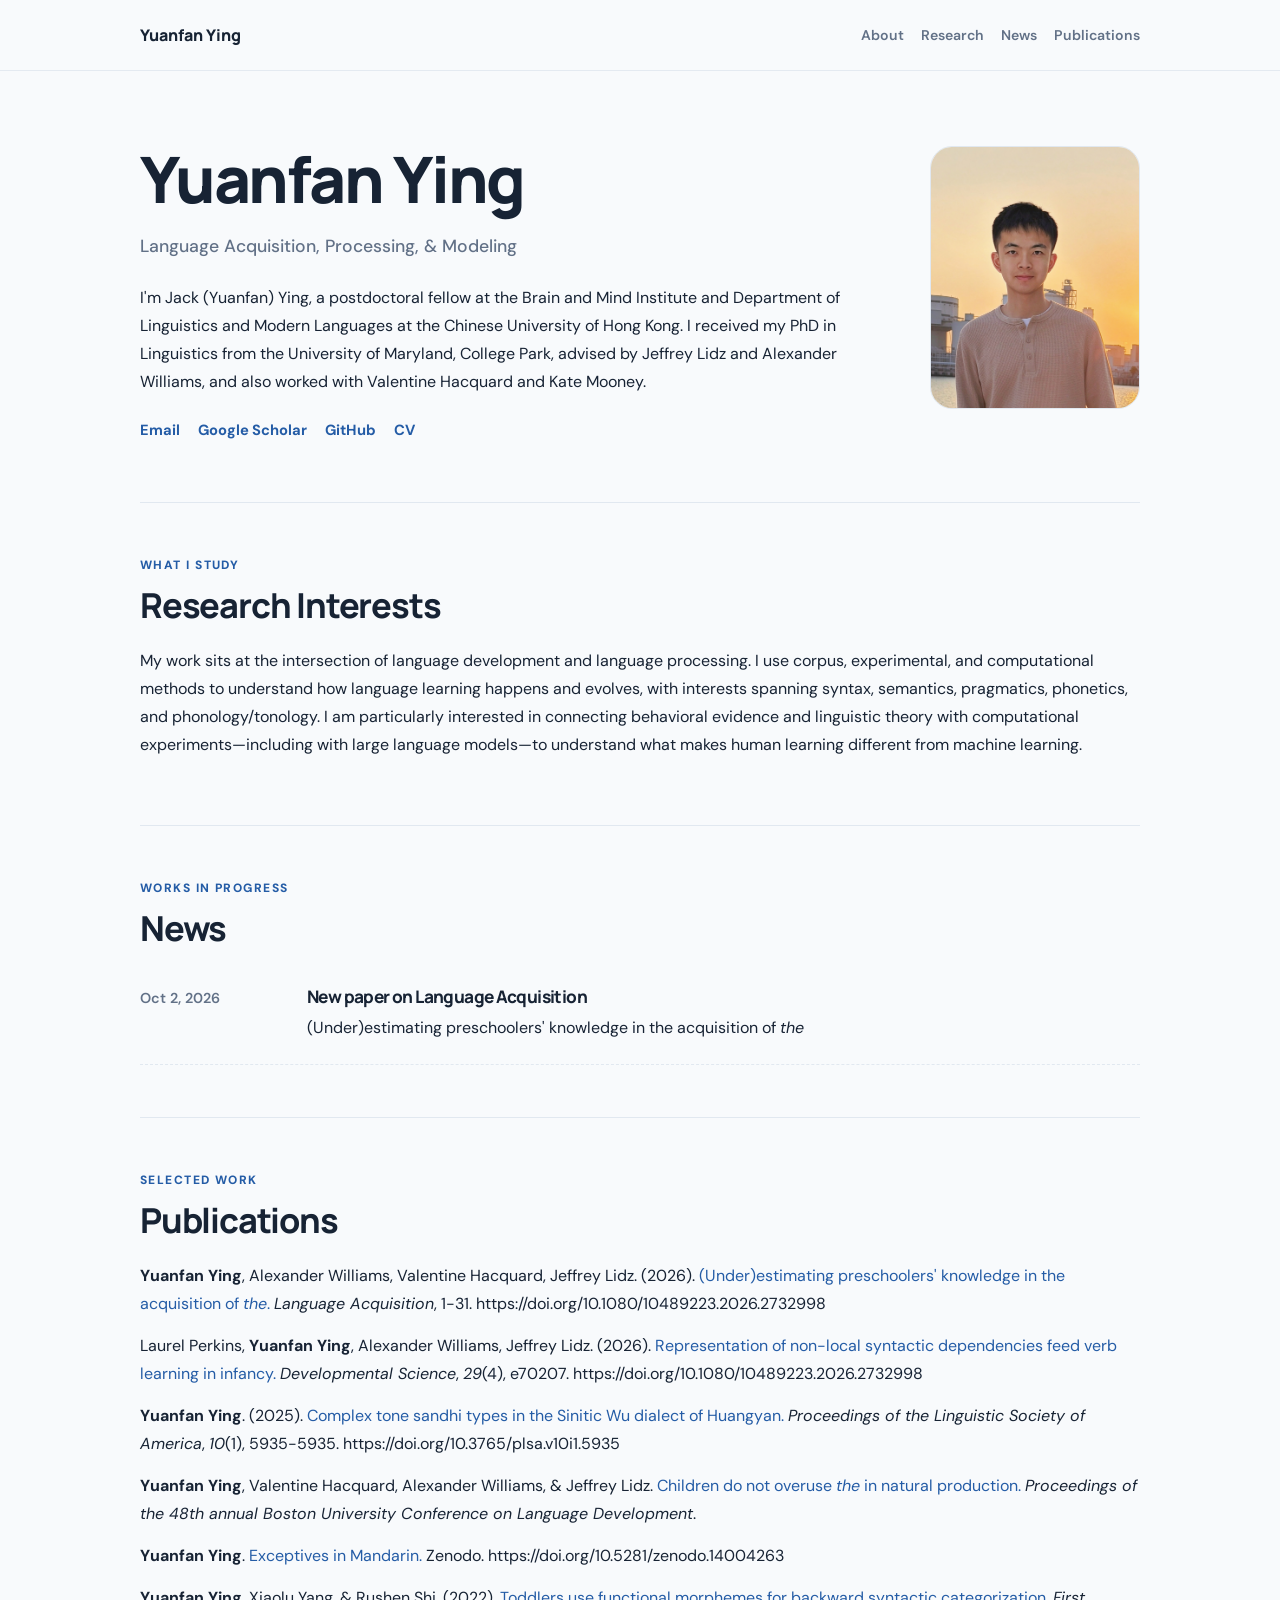
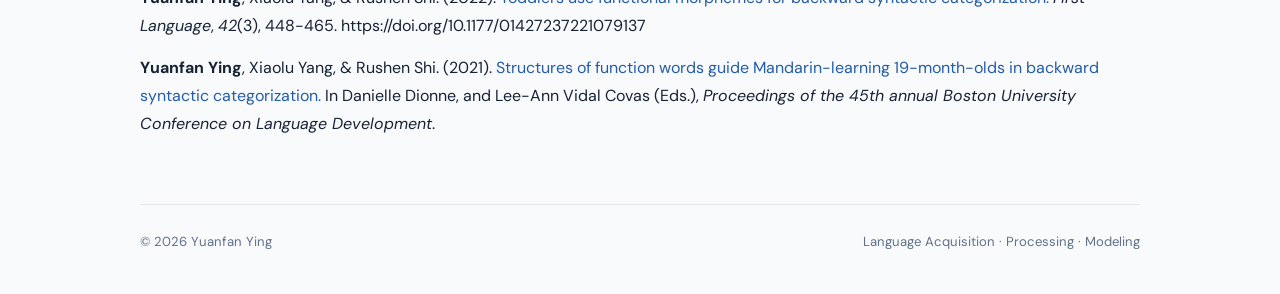
==== index.html @ bab79382 "Update index.html" ====
<!doctype html>
<html lang="en">
<head>
  <meta charset="utf-8">
  <meta name="viewport" content="width=device-width, initial-scale=1">
  <meta name="description" content="Academic homepage of Your Name — psycholinguistics, language processing, and NLP.">
  <meta name="theme-color" content="#f8fafc">
  <title>Yuanfan Ying | Language Acquisition & Processing</title>
  <link rel="stylesheet" href="style.css">
</head>
<body>
  <header class="site-header">
    <div class="container header-inner">
      <a class="site-name" href="#about">Yuanfan Ying</a>
      <nav aria-label="Main navigation">
        <a href="#about">About</a>
        <a href="#research">Research</a>
        <a href="#news">News</a>
        <a href="#publications">Publications</a>
      </nav>
    </div>
  </header>

  <main class="container">
    <section class="intro section" id="about">
      <div class="intro-copy">
        <h1>Yuanfan Ying</h1>
        <p class="subtitle">Language Acquisition, Processing, & Modeling</p>
        <p>
          I'm Jack (Yuanfan) Ying, a postdoctoral fellow at the Brain and Mind Institute and Department of 
          Linguistics and Modern Languages at the Chinese University of Hong Kong. I received my PhD in Linguistics from the University 
          of Maryland, College Park, advised by Jeffrey Lidz and Alexander Williams,
          and also worked with Valentine Hacquard and Kate Mooney.
        </p>
        <div class="links">
          <a href="mailto:yuanfanying@cuhk.edu.hk">Email</a>
          <a href="https://scholar.google.com/citations?user=hPdUY1MAAAAJ&hl=zh-TW" target="_blank" rel="noreferrer">Google Scholar</a>
          <a href="https://github.com/" target="_blank" rel="noreferrer">GitHub</a>
          <a href="https://docs.google.com/document/d/1zS4hXt163gTj2LUtkY0w4XnIH1Z5cEX6z0ZcoOyljxg/edit?usp=sharing" target="_blank" rel="noreferrer">CV</a>
        </div>
      </div>
      <figure class="profile">
        <img src="images/profile.jpg" alt="Portrait of Yuanfan Ying">
      </figure>
    </section>

  <section class="section" id="research">
      <div class="section-heading">
        <p class="eyebrow">What I study</p>
        <h2>Research Interests</h2>
      </div>
      <p>
        My work sits at the intersection of language development and language processing. 
        I use corpus, experimental, and computational methods to understand how language learning happens and evolves, with interests spanning syntax, semantics, pragmatics, phonetics, and phonology/tonology. I am particularly interested in connecting behavioral evidence and linguistic theory 
        with computational experiments—including with large language models—to understand what makes human learning different from machine learning.
      </p>
    </section>
    
    <section class="section" id="news">
      <div class="section-heading">
        <p class="eyebrow">Works in progress</p>
        <h2>News</h2>
      </div>
      <article class="note-item">
        <div class="note-date">Oct 2, 2026</div>
        <div>
          <h3><a href="#">New paper on Language Acquisition</a></h3>
          <p>(Under)estimating preschoolers' knowledge in the acquisition of <i>the</i></p>
        </div>
      </article>
    </section>

    <section class="section" id="publications">
      <div class="section-heading">
        <p class="eyebrow">Selected work</p>
        <h2>Publications</h2>
      </div>
        <p><strong>Yuanfan Ying</strong>, Alexander Williams, Valentine Hacquard, Jeffrey Lidz. (2026). 
          <a href="https://doi.org/10.1080/10489223.2026.2732998">(Under)estimating preschoolers' knowledge in the acquisition of <i>the</i>.</a>
          <i>Language Acquisition</i>, 1-31. https://doi.org/10.1080/10489223.2026.2732998</p>
        <p>Laurel Perkins, <strong>Yuanfan Ying</strong>, Alexander Williams, Jeffrey Lidz. (2026). 
          <a href="https://doi.org/10.1111/desc.70207">Representation of non-local syntactic dependencies feed verb learning in infancy.</a>
          <i>Developmental Science</i>, <i>29</i>(4), e70207. https://doi.org/10.1080/10489223.2026.2732998</p>
        <p><strong>Yuanfan Ying</strong>. (2025). 
          <a href="https://doi.org/10.3765/plsa.v10i1.5935">Complex tone sandhi types in the Sinitic Wu dialect of Huangyan.</a> 
          <i>Proceedings of the Linguistic Society of America</i>, <i>10</i>(1), 5935-5935. https://doi.org/10.3765/plsa.v10i1.5935</p>
      <p><strong>Yuanfan Ying</strong>, Valentine Hacquard, Alexander Williams, & Jeffrey Lidz.
          <a href="https://doi.org/10.3765/plsa.v10i1.5935">Children do not overuse <i>the</i> in natural production.</a> 
          <i>Proceedings of the 48th annual Boston University Conference on Language Development</i>.</p>
      <p><strong>Yuanfan Ying</strong>. <a href="https://doi.org/10.5281/zenodo.14004263">Exceptives in Mandarin.</a> Zenodo. https://doi.org/10.5281/zenodo.14004263</p>
      <p><strong>Yuanfan Ying</strong>, Xiaolu Yang, & Rushen Shi. (2022). <a href="https://doi.org/10.1177/01427237221079137">Toddlers use functional morphemes for backward syntactic categorization.</a> <i>First Language</i>, <i>42</i>(3), 448-465. https://doi.org/10.1177/01427237221079137 </p>
      <p><strong>Yuanfan Ying</strong>, Xiaolu Yang, & Rushen Shi. (2021). <a href="https://www.lingref.com/bucld/45/BUCLD45-60.pdf">Structures of function words guide Mandarin-learning 19-month-olds in backward syntactic categorization.</a> 
        In Danielle Dionne, and Lee-Ann Vidal Covas (Eds.), <i>Proceedings of the 45th annual Boston University Conference on Language Development</i>.</p>
    </section>

    <footer class="footer">
      <p>© <span id="year">2026</span> Yuanfan Ying</p>
      <p>Language Acquisition · Processing · Modeling</p>
    </footer>
  </main>
</body>
</html>
---- style.css ----
@import url('https://fonts.googleapis.com/css2?family=DM+Sans:wght@400;500;600;700&family=Manrope:wght@400;500;600;700;800&display=swap');

:root {
  --page: #f8fafc;
  --surface: #ffffff;
  --text: #172334;
  --muted: #627187;
  --accent: #245ca6;
  --accent-dark: #173f78;
  --accent-soft: #eaf1fb;
  --border: #e1e8f0;
  --max-width: 1000px;
  --radius: 16px;
}

* { box-sizing: border-box; }
html { scroll-behavior: smooth; scroll-padding-top: 92px; }
body {
  margin: 0;
  background: var(--page);
  color: var(--text);
  font-family: "DM Sans", -apple-system, BlinkMacSystemFont, "Segoe UI", sans-serif;
  font-size: 16px;
  line-height: 1.75;
  -webkit-font-smoothing: antialiased;
}
a { color: var(--accent); text-decoration: none; }
a:hover { color: var(--accent-dark); text-decoration: underline; }
p { margin: 0 0 14px; }
h1, h2, h3 { font-family: "Manrope", "DM Sans", sans-serif; line-height: 1.25; letter-spacing: -0.035em; }
h1 { margin: 0; font-size: clamp(2.6rem, 6vw, 4rem); font-weight: 800; }
h2 { margin: 0; font-size: clamp(1.7rem, 3vw, 2.15rem); font-weight: 750; }
h3 { margin: 0 0 7px; font-size: 1.08rem; font-weight: 750; }
.container { width: min(var(--max-width), calc(100% - 44px)); margin-inline: auto; }

.site-header {
  position: sticky; top: 0; z-index: 20;
  background: rgb(248 250 252 / 92%);
  border-bottom: 1px solid rgb(225 232 240 / 85%);
  backdrop-filter: blur(14px);
}
.header-inner { min-height: 70px; display: flex; align-items: center; justify-content: space-between; gap: 24px; }
.site-name { color: var(--text); font-family: "Manrope", sans-serif; font-weight: 800; white-space: nowrap; }
.site-name:hover { color: var(--accent); text-decoration: none; }
nav { display: flex; flex-wrap: wrap; align-items: center; justify-content: flex-end; gap: 5px 17px; }
nav a { color: var(--muted); font-size: .88rem; font-weight: 600; }
nav a:hover { color: var(--accent); text-decoration: none; }

.section { padding: 52px 0; border-bottom: 1px solid var(--border); }
.intro { display: grid; grid-template-columns: minmax(0, 1fr) 210px; gap: 54px; align-items: start; padding-top: 68px; padding-bottom: 58px; }
.eyebrow { margin: 0 0 10px; color: var(--accent); font-size: .75rem; font-weight: 800; letter-spacing: .12em; text-transform: uppercase; }
.subtitle { margin: 12px 0 22px; color: var(--muted); font-size: 1.1rem; font-weight: 500; }
.intro-copy > p:not(.eyebrow):not(.subtitle) { max-width: 68ch; }
.links { display: flex; flex-wrap: wrap; gap: 9px 18px; margin-top: 22px; }
.links a { font-size: .92rem; font-weight: 700; }
.profile { margin: 7px 0 0; }
.profile img { display: block; width: 100%; aspect-ratio: 4 / 5; object-fit: cover; border: 1px solid var(--border); border-radius: 22px; background: #edf2f8; }
.profile figcaption { margin-top: 9px; color: var(--muted); text-align: center; font-size: .76rem; }

.section-heading { margin-bottom: 21px; }
.section-heading .eyebrow { margin-bottom: 7px; }
.section-lead { max-width: 72ch; color: var(--muted); }
.interest-grid { display: grid; grid-template-columns: repeat(3, minmax(0, 1fr)); gap: 14px; margin: 26px 0 14px; }
.interest-card { padding: 20px; border: 1px solid var(--border); border-radius: var(--radius); background: var(--surface); box-shadow: 0 5px 20px rgb(23 35 52 / 3%); }
.card-number { display: inline-block; margin-bottom: 13px; color: var(--accent); font-size: .75rem; font-weight: 800; letter-spacing: .1em; }
.interest-card p { margin: 0; color: var(--muted); font-size: .93rem; }
.small { font-size: .82rem; }
.muted { color: var(--muted); }

.publication { display: grid; grid-template-columns: 68px minmax(0, 1fr); gap: 18px; padding: 23px 0; border-bottom: 1px dashed var(--border); }
.publication:last-of-type { border-bottom: 0; }
.pub-year { padding-top: 2px; color: var(--accent); font-size: .88rem; font-weight: 800; }
.pub-body h3 { margin-bottom: 6px; }
.pub-body p { margin-bottom: 8px; }
.authors { color: var(--muted); font-size: .91rem; }
.item-links { display: flex; flex-wrap: wrap; gap: 8px 16px; margin-top: 10px; font-size: .87rem; font-weight: 700; }

.project { display: grid; grid-template-columns: 42px minmax(0, 1fr); gap: 17px; padding: 21px 0; border-bottom: 1px dashed var(--border); }
.project:last-child { border-bottom: 0; }
.project-icon { display: grid; place-items: center; width: 40px; height: 40px; border-radius: 12px; background: var(--accent-soft); color: var(--accent); font-size: 1.2rem; font-weight: 800; }
.project p { max-width: 75ch; }

.timeline-item, .teaching-item, .note-item { display: grid; grid-template-columns: 145px minmax(0, 1fr); gap: 22px; padding: 16px 0; }
.timeline-date, .teaching-date, .note-date { color: var(--muted); font-size: .9rem; font-weight: 600; }
.timeline-item p, .teaching-item p, .note-item p { margin-bottom: 6px; }
.note-item { border-bottom: 1px dashed var(--border); }
.note-item h3 a { color: var(--text); }
.note-item h3 a:hover { color: var(--accent); }

.cv-section { display: grid; grid-template-columns: minmax(0, 1fr) auto; gap: 12px 24px; align-items: center; }
.cv-section > div p:last-child { max-width: 65ch; }
.button-link { display: inline-flex; align-items: center; gap: 10px; padding: 10px 16px; border: 1px solid var(--accent); border-radius: 10px; background: var(--accent); color: white; font-size: .9rem; font-weight: 700; white-space: nowrap; }
.button-link:hover { background: var(--accent-dark); color: white; text-decoration: none; }
.cv-note { grid-column: 1 / -1; margin: 0; }
code { padding: 2px 5px; border-radius: 5px; background: #edf2f8; font-size: .9em; }

.footer { display: flex; justify-content: space-between; gap: 20px; padding: 26px 0 40px; color: var(--muted); font-size: .82rem; }
.footer p { margin: 0; }

@media (max-width: 760px) {
  .container { width: min(var(--max-width), calc(100% - 30px)); }
  .header-inner { align-items: flex-start; flex-direction: column; gap: 7px; padding: 13px 0 12px; }
  nav { justify-content: flex-start; gap: 7px 14px; }
  nav a { font-size: .84rem; }
  .intro { grid-template-columns: 1fr; gap: 24px; padding-top: 42px; }
  .profile { grid-row: 1; width: 145px; }
  .profile img { aspect-ratio: 1; border-radius: 18px; }
  .section { padding: 38px 0; }
  .interest-grid { grid-template-columns: 1fr; }
  .interest-card { padding: 17px; }
  .cv-section { grid-template-columns: 1fr; }
  .cv-note { grid-column: auto; }
  .footer { flex-direction: column; gap: 4px; }
}
@media (max-width: 480px) {
  .publication { grid-template-columns: 1fr; gap: 2px; }
  .timeline-item, .teaching-item, .note-item { grid-template-columns: 1fr; gap: 2px; }
  .project { grid-template-columns: 34px minmax(0, 1fr); gap: 12px; }
  .project-icon { width: 34px; height: 34px; }
}
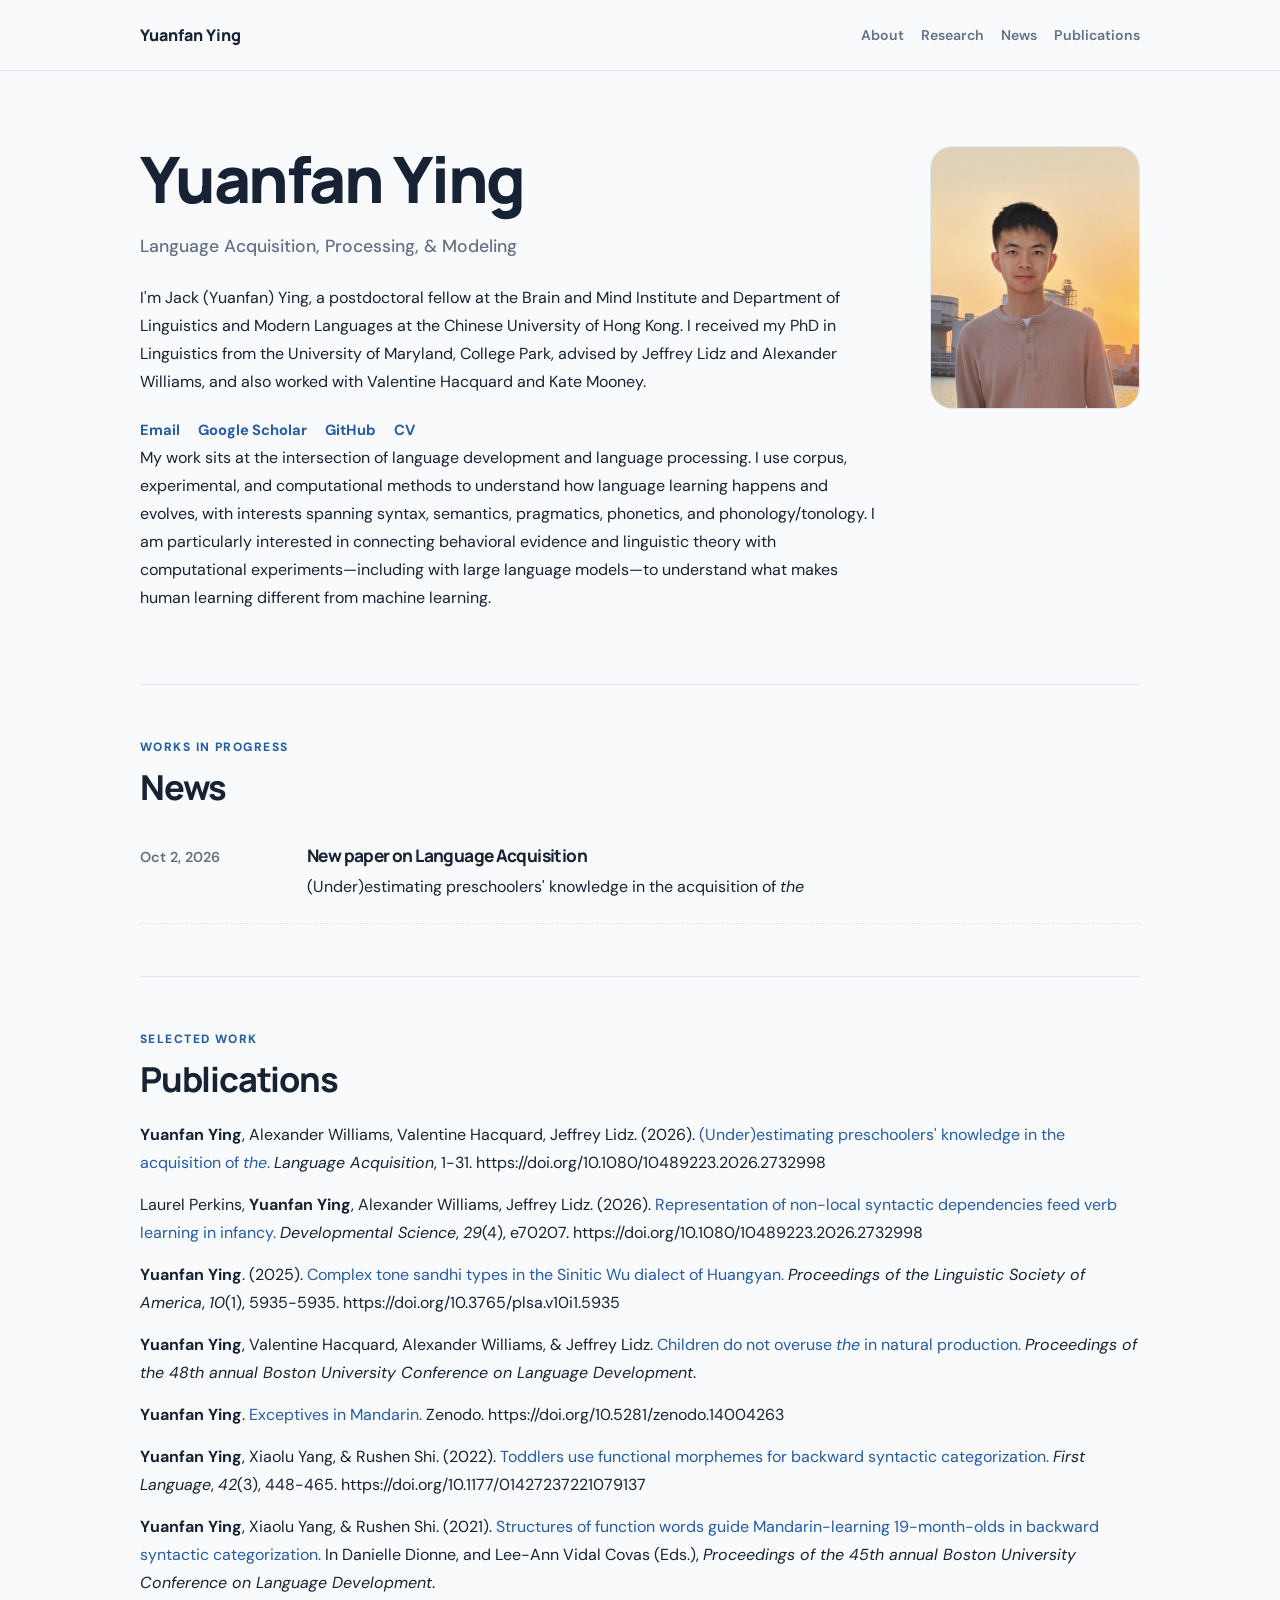
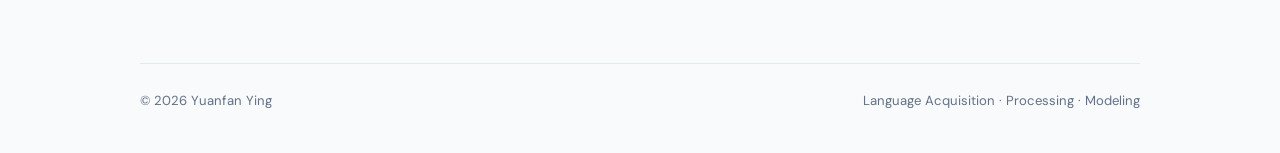
==== commit 04176a5e: "Fix Research link and clean up HTML structure Updated Research link and removed redundant section." ====
--- a/index.html
+++ b/index.html
@@ -14,7 +14,7 @@
       <a class="site-name" href="#about">Yuanfan Ying</a>
       <nav aria-label="Main navigation">
         <a href="#about">About</a>
-        <a href="#research">Research</a>
+        <a href="research.html">Research</a>
         <a href="#news">News</a>
         <a href="#publications">Publications</a>
       </nav>
@@ -38,22 +38,15 @@
           <a href="https://github.com/" target="_blank" rel="noreferrer">GitHub</a>
           <a href="https://docs.google.com/document/d/1zS4hXt163gTj2LUtkY0w4XnIH1Z5cEX6z0ZcoOyljxg/edit?usp=sharing" target="_blank" rel="noreferrer">CV</a>
         </div>
+        <p>
+        My work sits at the intersection of language development and language processing. 
+        I use corpus, experimental, and computational methods to understand how language learning happens and evolves, with interests spanning syntax, semantics, pragmatics, phonetics, and phonology/tonology. I am particularly interested in connecting behavioral evidence and linguistic theory 
+        with computational experiments—including with large language models—to understand what makes human learning different from machine learning.
+      </p>
       </div>
       <figure class="profile">
         <img src="images/profile.jpg" alt="Portrait of Yuanfan Ying">
       </figure>
-    </section>
-
-  <section class="section" id="research">
-      <div class="section-heading">
-        <p class="eyebrow">What I study</p>
-        <h2>Research Interests</h2>
-      </div>
-      <p>
-        My work sits at the intersection of language development and language processing. 
-        I use corpus, experimental, and computational methods to understand how language learning happens and evolves, with interests spanning syntax, semantics, pragmatics, phonetics, and phonology/tonology. I am particularly interested in connecting behavioral evidence and linguistic theory 
-        with computational experiments—including with large language models—to understand what makes human learning different from machine learning.
-      </p>
     </section>
     
     <section class="section" id="news">
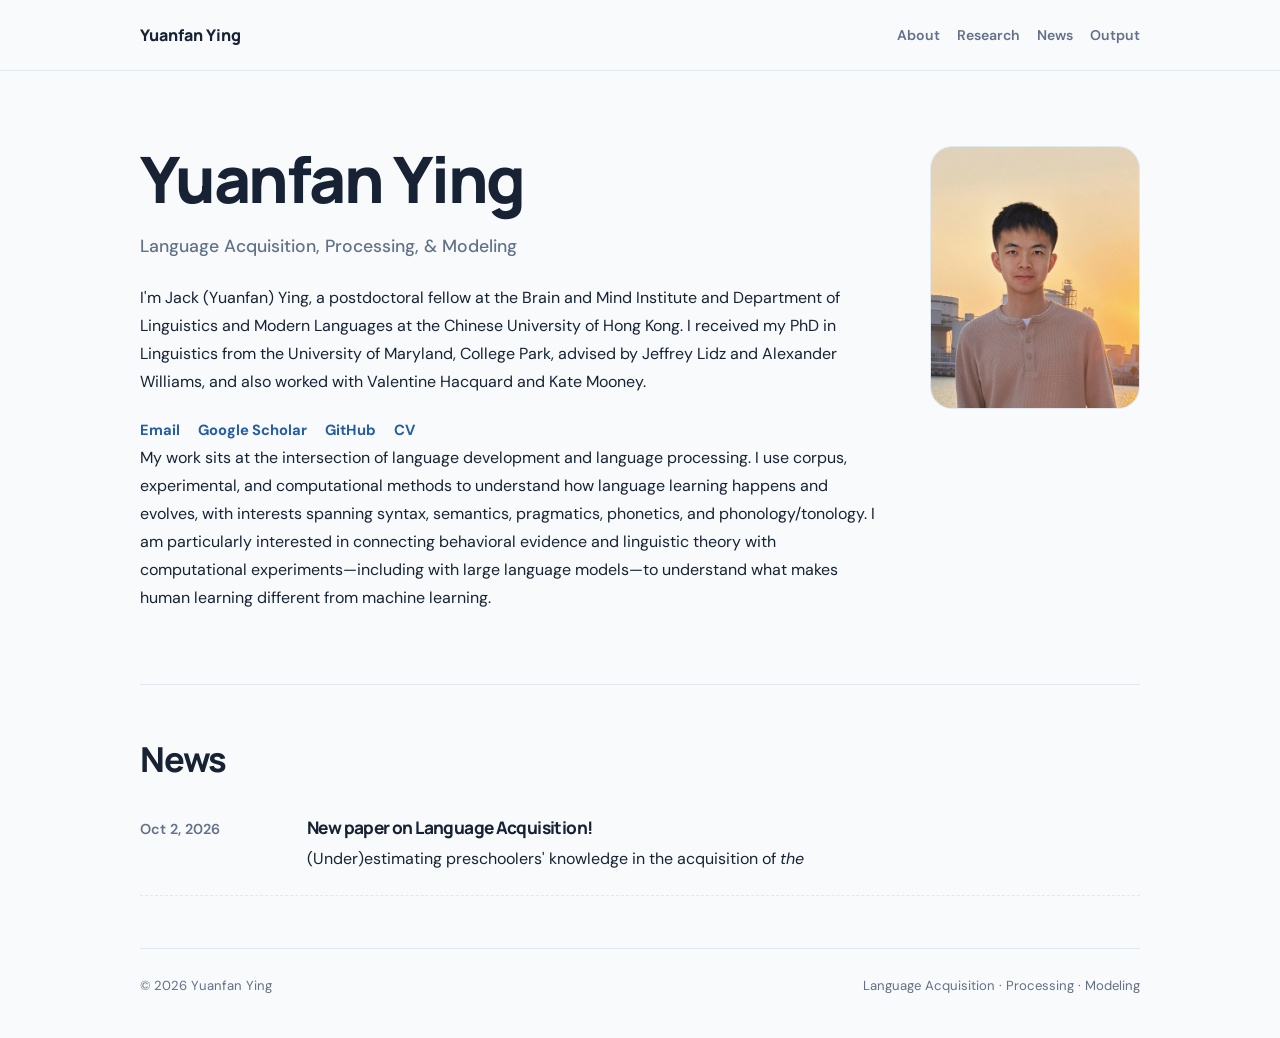
==== commit 47d3a8e7: "Update index.html" ====
--- a/index.html
+++ b/index.html
@@ -16,7 +16,7 @@
         <a href="#about">About</a>
         <a href="research.html">Research</a>
         <a href="#news">News</a>
-        <a href="#publications">Publications</a>
+        <a href="output.html">Output</a>
       </nav>
     </div>
   </header>
@@ -35,14 +35,18 @@
         <div class="links">
           <a href="mailto:yuanfanying@cuhk.edu.hk">Email</a>
           <a href="https://scholar.google.com/citations?user=hPdUY1MAAAAJ&hl=zh-TW" target="_blank" rel="noreferrer">Google Scholar</a>
-          <a href="https://github.com/" target="_blank" rel="noreferrer">GitHub</a>
+          <a href="https://github.com/jackyingyf" target="_blank" rel="noreferrer">GitHub</a>
           <a href="https://docs.google.com/document/d/1zS4hXt163gTj2LUtkY0w4XnIH1Z5cEX6z0ZcoOyljxg/edit?usp=sharing" target="_blank" rel="noreferrer">CV</a>
         </div>
+        
+        <div>
         <p>
         My work sits at the intersection of language development and language processing. 
         I use corpus, experimental, and computational methods to understand how language learning happens and evolves, with interests spanning syntax, semantics, pragmatics, phonetics, and phonology/tonology. I am particularly interested in connecting behavioral evidence and linguistic theory 
         with computational experiments—including with large language models—to understand what makes human learning different from machine learning.
       </p>
+        </div>
+        
       </div>
       <figure class="profile">
         <img src="images/profile.jpg" alt="Portrait of Yuanfan Ying">
@@ -51,39 +55,15 @@
     
     <section class="section" id="news">
       <div class="section-heading">
-        <p class="eyebrow">Works in progress</p>
         <h2>News</h2>
       </div>
       <article class="note-item">
         <div class="note-date">Oct 2, 2026</div>
         <div>
-          <h3><a href="#">New paper on Language Acquisition</a></h3>
+          <h3><a href="https://doi.org/10.1080/10489223.2026.2732998">New paper on Language Acquisition!</a></h3>
           <p>(Under)estimating preschoolers' knowledge in the acquisition of <i>the</i></p>
         </div>
       </article>
-    </section>
-
-    <section class="section" id="publications">
-      <div class="section-heading">
-        <p class="eyebrow">Selected work</p>
-        <h2>Publications</h2>
-      </div>
-        <p><strong>Yuanfan Ying</strong>, Alexander Williams, Valentine Hacquard, Jeffrey Lidz. (2026). 
-          <a href="https://doi.org/10.1080/10489223.2026.2732998">(Under)estimating preschoolers' knowledge in the acquisition of <i>the</i>.</a>
-          <i>Language Acquisition</i>, 1-31. https://doi.org/10.1080/10489223.2026.2732998</p>
-        <p>Laurel Perkins, <strong>Yuanfan Ying</strong>, Alexander Williams, Jeffrey Lidz. (2026). 
-          <a href="https://doi.org/10.1111/desc.70207">Representation of non-local syntactic dependencies feed verb learning in infancy.</a>
-          <i>Developmental Science</i>, <i>29</i>(4), e70207. https://doi.org/10.1080/10489223.2026.2732998</p>
-        <p><strong>Yuanfan Ying</strong>. (2025). 
-          <a href="https://doi.org/10.3765/plsa.v10i1.5935">Complex tone sandhi types in the Sinitic Wu dialect of Huangyan.</a> 
-          <i>Proceedings of the Linguistic Society of America</i>, <i>10</i>(1), 5935-5935. https://doi.org/10.3765/plsa.v10i1.5935</p>
-      <p><strong>Yuanfan Ying</strong>, Valentine Hacquard, Alexander Williams, & Jeffrey Lidz.
-          <a href="https://doi.org/10.3765/plsa.v10i1.5935">Children do not overuse <i>the</i> in natural production.</a> 
-          <i>Proceedings of the 48th annual Boston University Conference on Language Development</i>.</p>
-      <p><strong>Yuanfan Ying</strong>. <a href="https://doi.org/10.5281/zenodo.14004263">Exceptives in Mandarin.</a> Zenodo. https://doi.org/10.5281/zenodo.14004263</p>
-      <p><strong>Yuanfan Ying</strong>, Xiaolu Yang, & Rushen Shi. (2022). <a href="https://doi.org/10.1177/01427237221079137">Toddlers use functional morphemes for backward syntactic categorization.</a> <i>First Language</i>, <i>42</i>(3), 448-465. https://doi.org/10.1177/01427237221079137 </p>
-      <p><strong>Yuanfan Ying</strong>, Xiaolu Yang, & Rushen Shi. (2021). <a href="https://www.lingref.com/bucld/45/BUCLD45-60.pdf">Structures of function words guide Mandarin-learning 19-month-olds in backward syntactic categorization.</a> 
-        In Danielle Dionne, and Lee-Ann Vidal Covas (Eds.), <i>Proceedings of the 45th annual Boston University Conference on Language Development</i>.</p>
     </section>
 
     <footer class="footer">
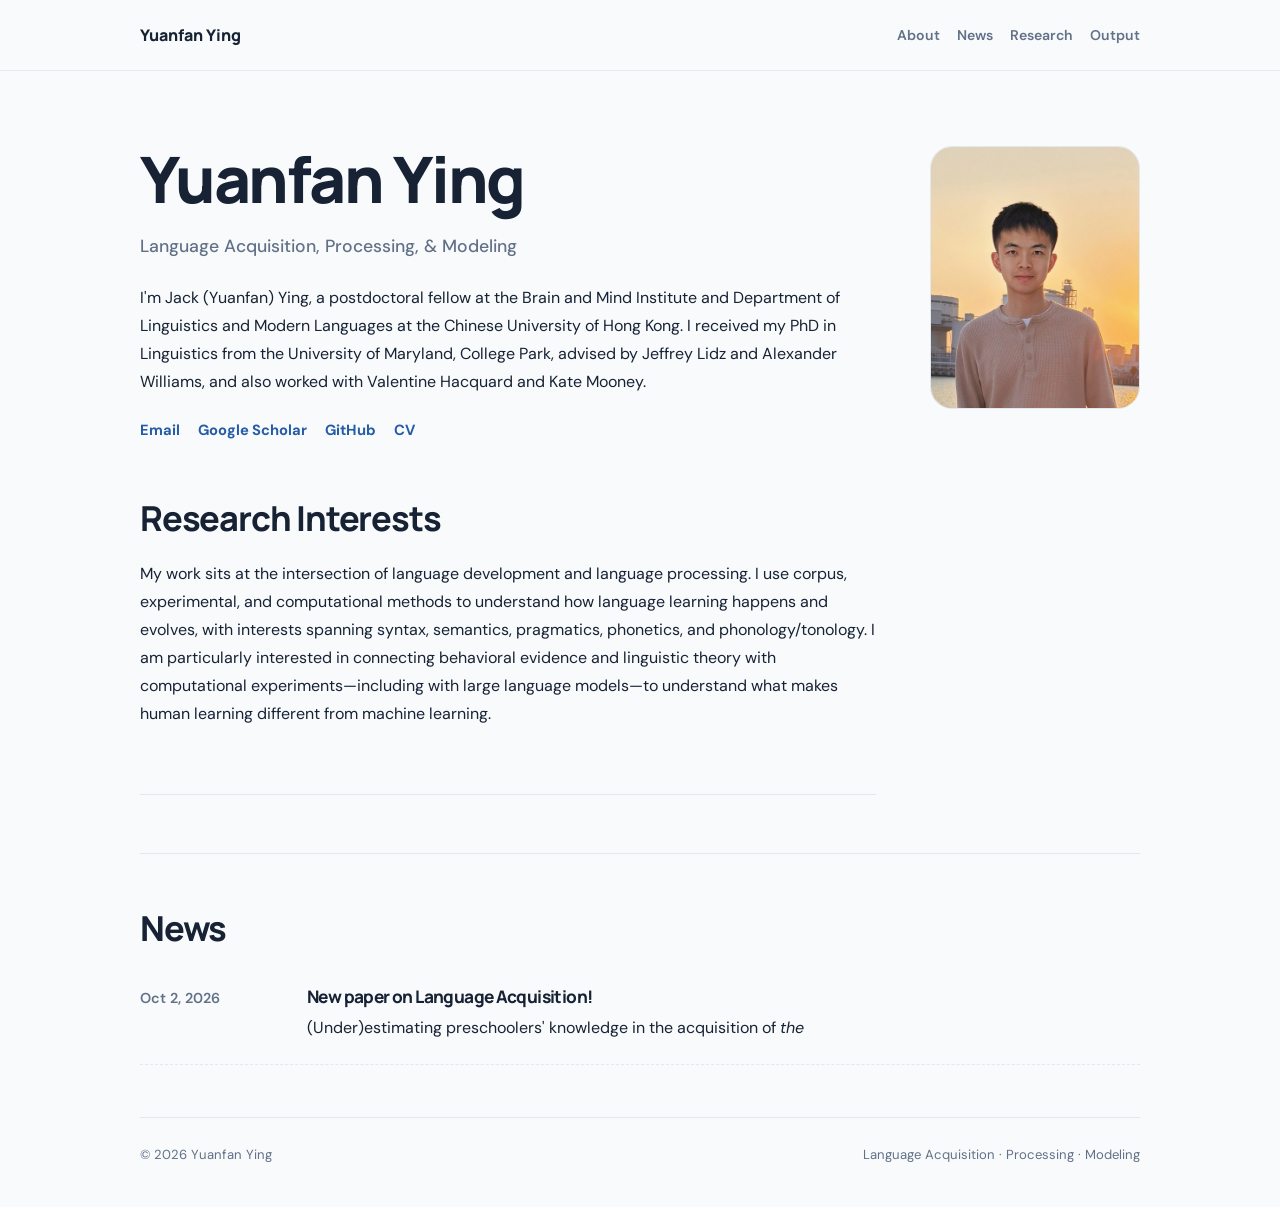
==== commit b55a7ddb: "Update index.html" ====
--- a/index.html
+++ b/index.html
@@ -3,7 +3,7 @@
 <head>
   <meta charset="utf-8">
   <meta name="viewport" content="width=device-width, initial-scale=1">
-  <meta name="description" content="Academic homepage of Your Name — psycholinguistics, language processing, and NLP.">
+  <meta name="description" content="Academic homepage of Your Name — psycholinguistics, language processing.">
   <meta name="theme-color" content="#f8fafc">
   <title>Yuanfan Ying | Language Acquisition & Processing</title>
   <link rel="stylesheet" href="style.css">
@@ -14,8 +14,8 @@
       <a class="site-name" href="#about">Yuanfan Ying</a>
       <nav aria-label="Main navigation">
         <a href="#about">About</a>
+        <a href="#news">News</a>
         <a href="research.html">Research</a>
-        <a href="#news">News</a>
         <a href="output.html">Output</a>
       </nav>
     </div>
@@ -38,7 +38,11 @@
           <a href="https://github.com/jackyingyf" target="_blank" rel="noreferrer">GitHub</a>
           <a href="https://docs.google.com/document/d/1zS4hXt163gTj2LUtkY0w4XnIH1Z5cEX6z0ZcoOyljxg/edit?usp=sharing" target="_blank" rel="noreferrer">CV</a>
         </div>
-        
+
+  <section class="section" id="interests">
+  <div class="section-heading">
+        <h2>Research Interests</h2>
+      </div>
         <div>
         <p>
         My work sits at the intersection of language development and language processing. 
@@ -46,6 +50,7 @@
         with computational experiments—including with large language models—to understand what makes human learning different from machine learning.
       </p>
         </div>
+    </section>
         
       </div>
       <figure class="profile">
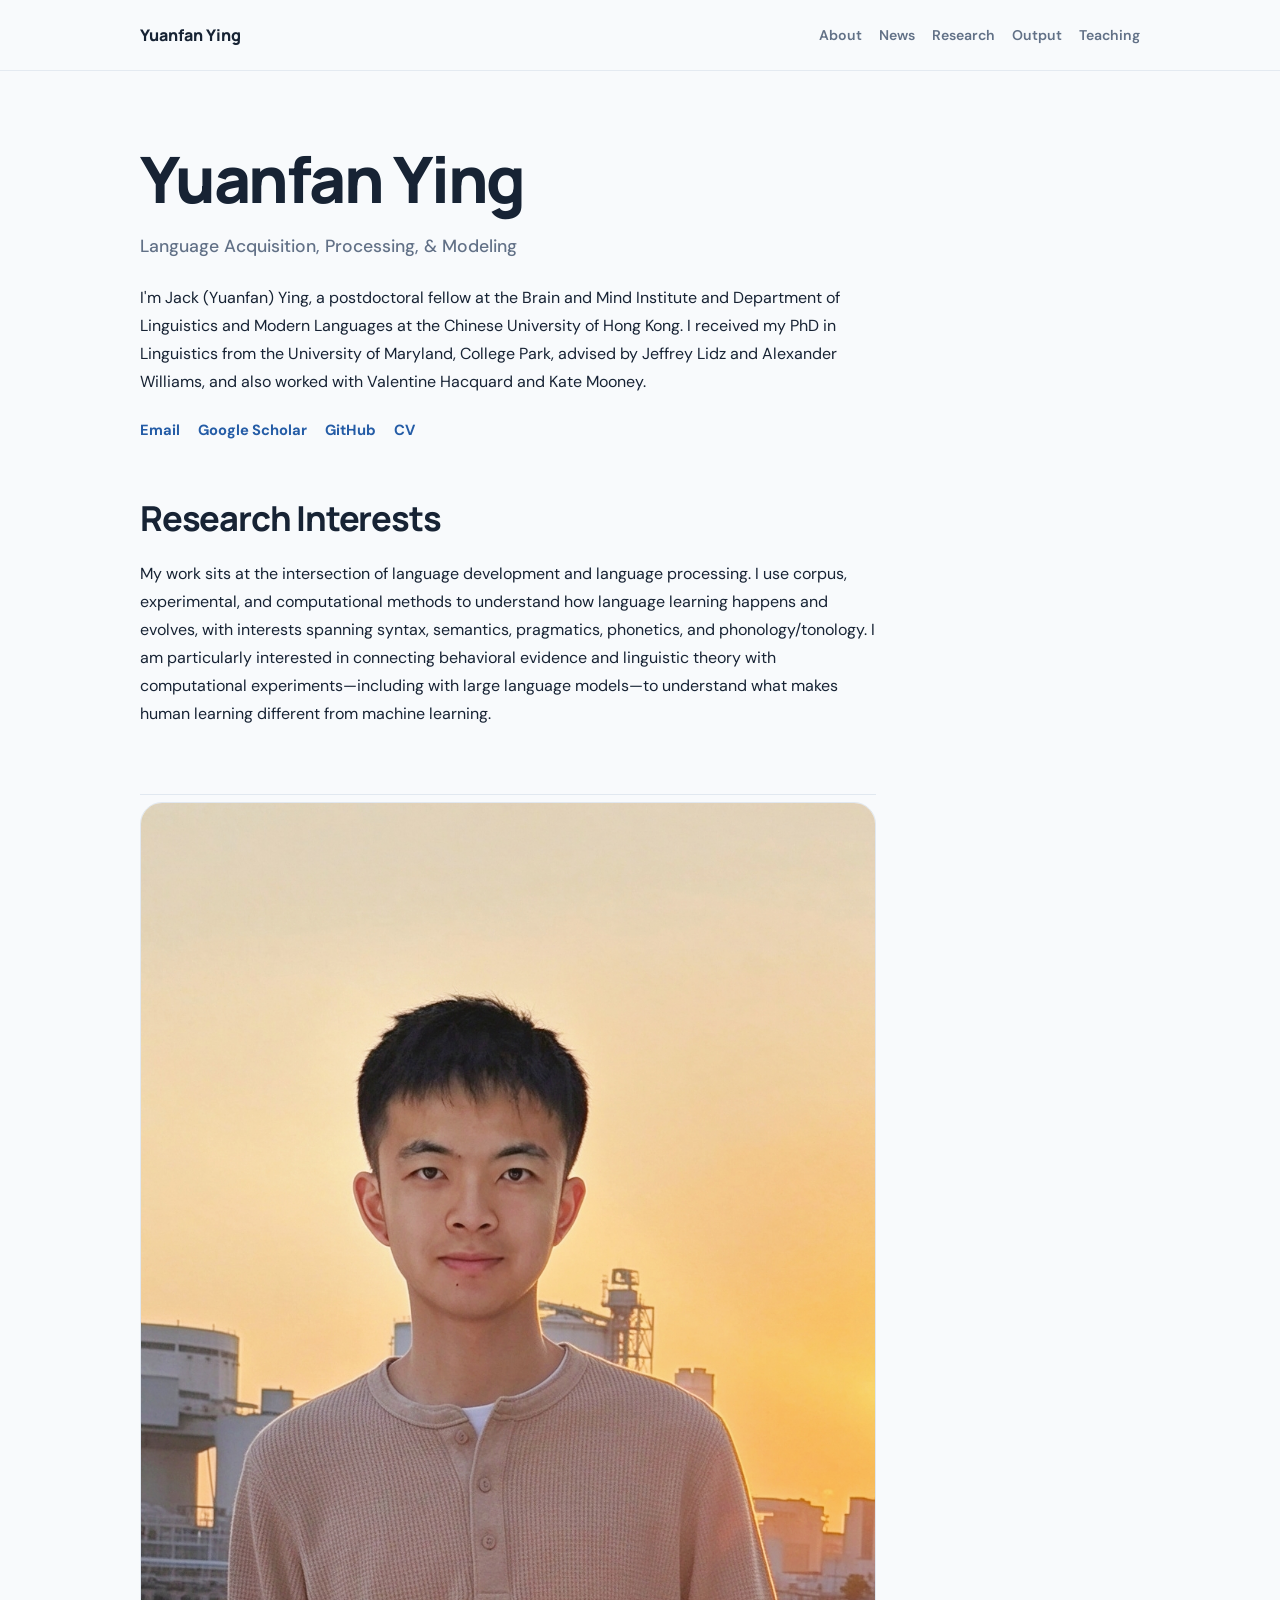
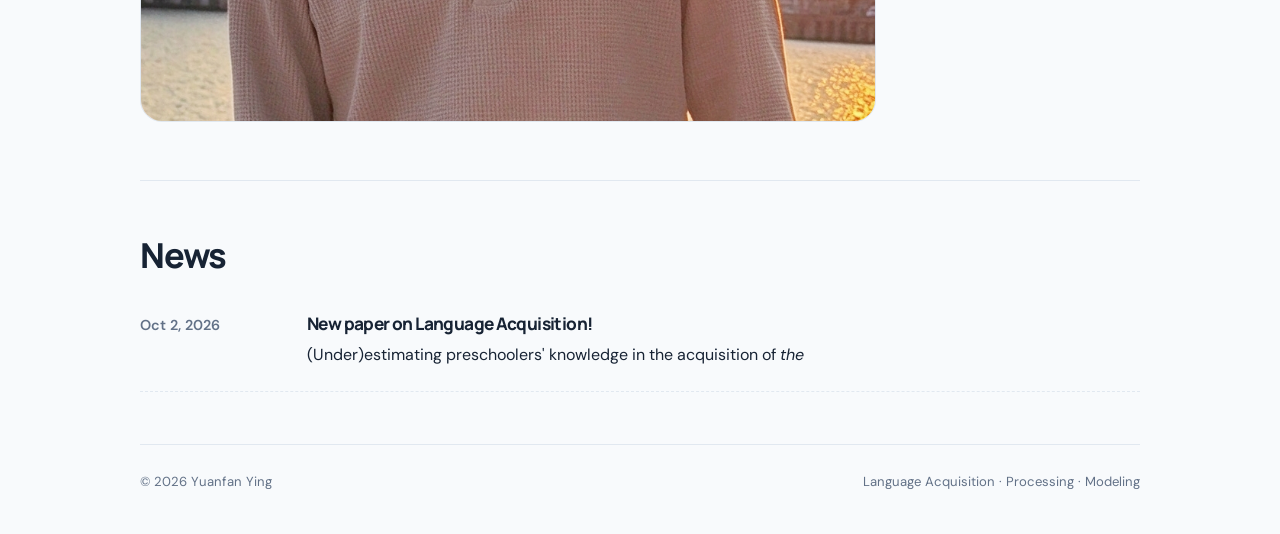
==== commit 4d842fcb: "Update index.html" ====
--- a/index.html
+++ b/index.html
@@ -17,6 +17,7 @@
         <a href="#news">News</a>
         <a href="research.html">Research</a>
         <a href="output.html">Output</a>
+        <a href="teaching.html">Teaching</a>
       </nav>
     </div>
   </header>
@@ -52,7 +53,6 @@
         </div>
     </section>
         
-      </div>
       <figure class="profile">
         <img src="images/profile.jpg" alt="Portrait of Yuanfan Ying">
       </figure>
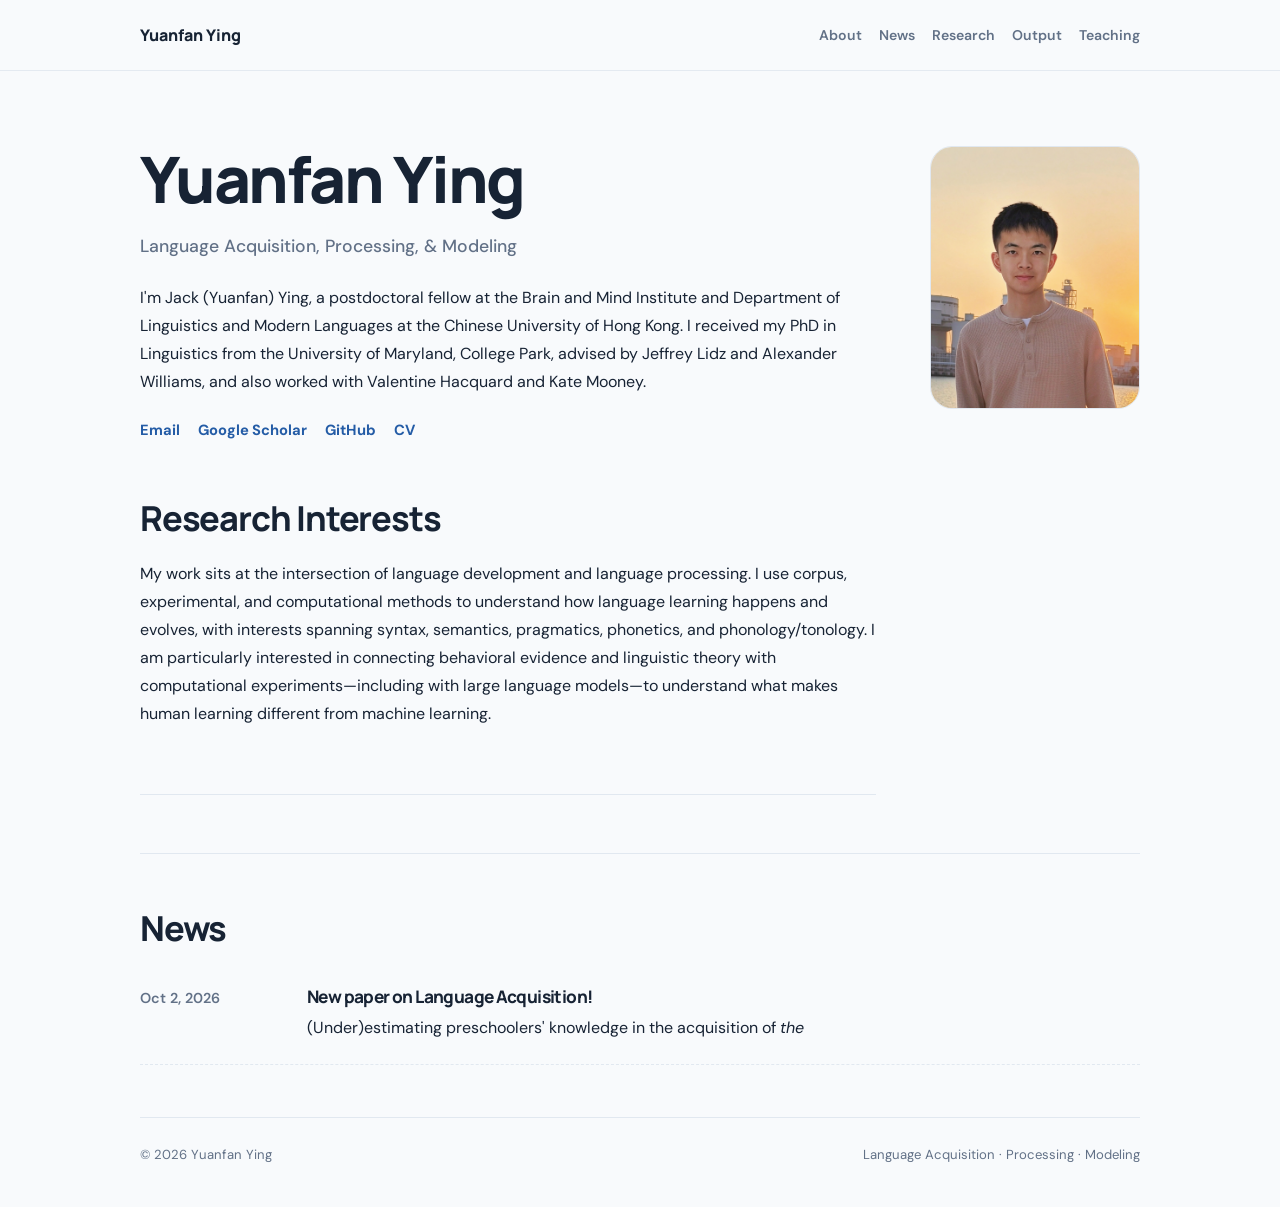
==== commit 434c58ce: "Update index.html" ====
--- a/index.html
+++ b/index.html
@@ -52,7 +52,8 @@
       </p>
         </div>
     </section>
-        
+
+      </div>
       <figure class="profile">
         <img src="images/profile.jpg" alt="Portrait of Yuanfan Ying">
       </figure>
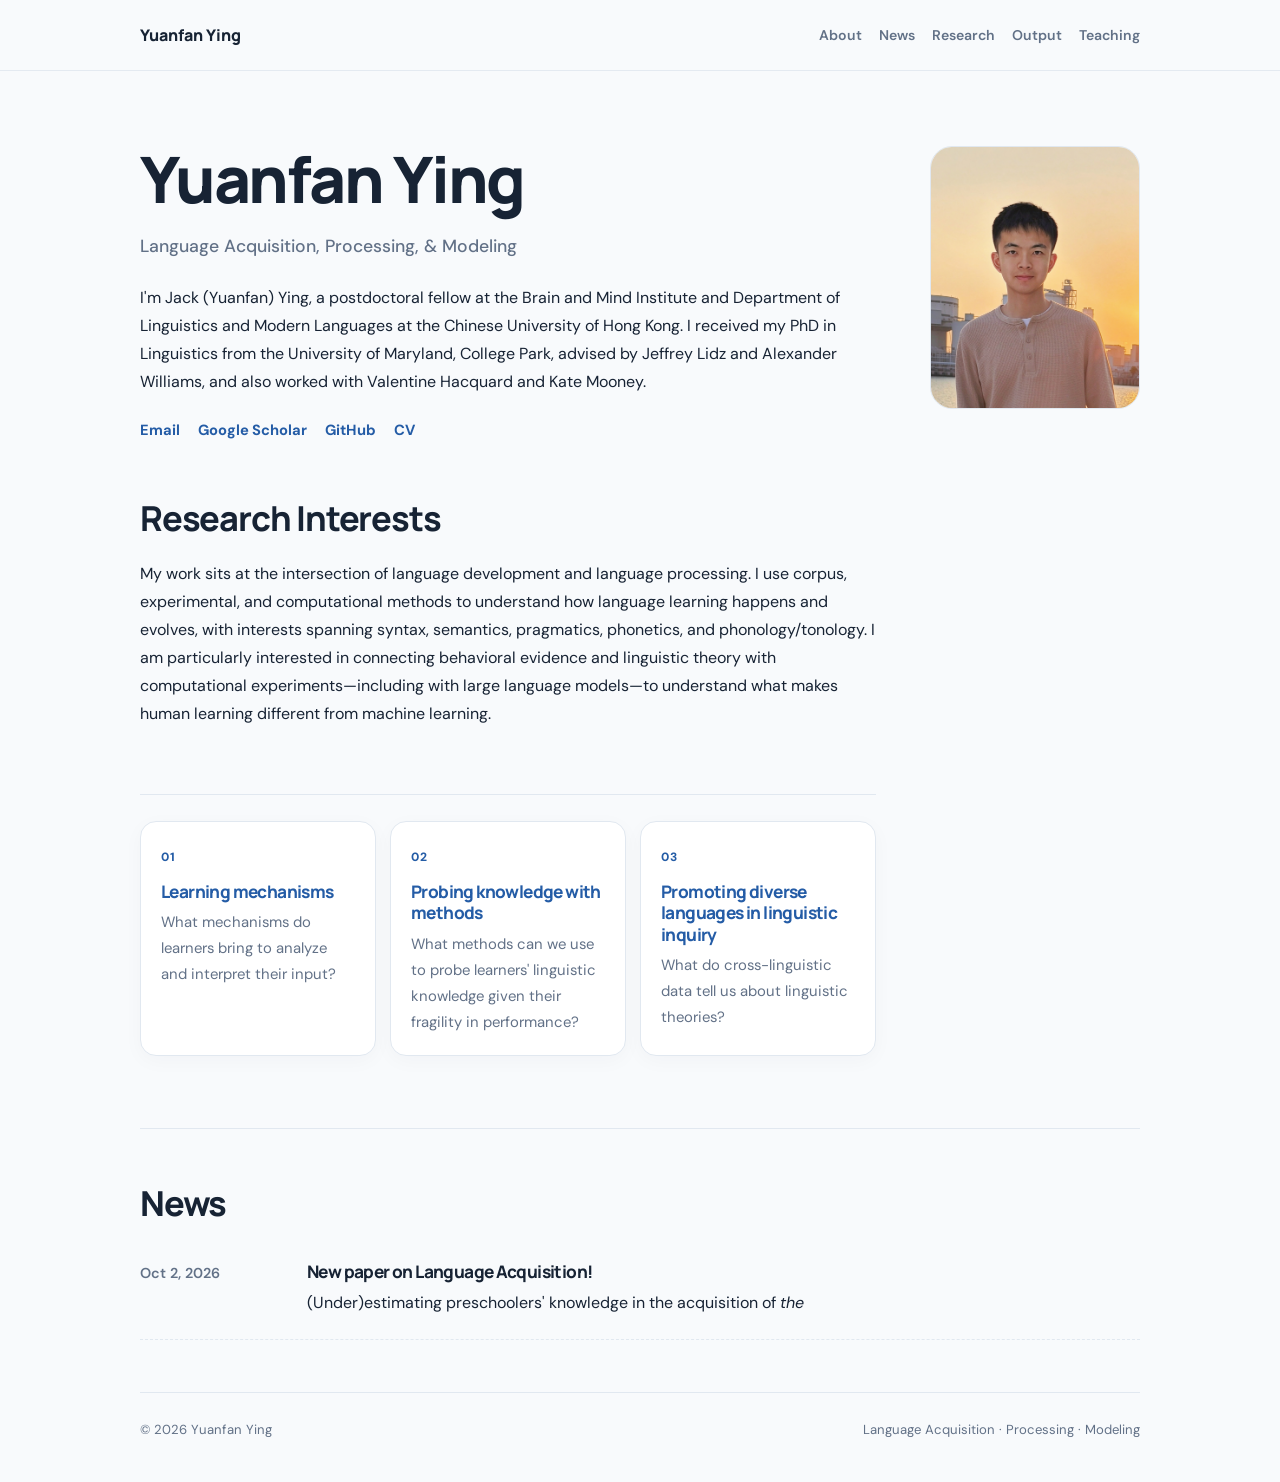
==== commit aed57559: "Update index.html" ====
--- a/index.html
+++ b/index.html
@@ -53,6 +53,24 @@
         </div>
     </section>
 
+    <div class="interest-grid">
+        <article class="interest-card">
+          <span class="card-number">01</span>
+          <a href="research.html#mechanisms"><h3>Learning mechanisms</h3></a>
+          <p>What mechanisms do learners bring to analyze and interpret their input?</p>
+        </article>
+        <article class="interest-card">
+          <span class="card-number">02</span>
+          <a heref="research.html#methods"><h3>Probing knowledge with methods</h3></a>
+          <p>What methods can we use to probe learners' linguistic knowledge given their fragility in performance?</p>
+        </article>
+        <article class="interest-card">
+          <span class="card-number">03</span>
+          <a href="research.html#diversity"><h3>Promoting diverse languages in linguistic inquiry</h3></a>
+          <p>What do cross-linguistic data tell us about linguistic theories?</p>
+        </article>
+      </div>
+
       </div>
       <figure class="profile">
         <img src="images/profile.jpg" alt="Portrait of Yuanfan Ying">
